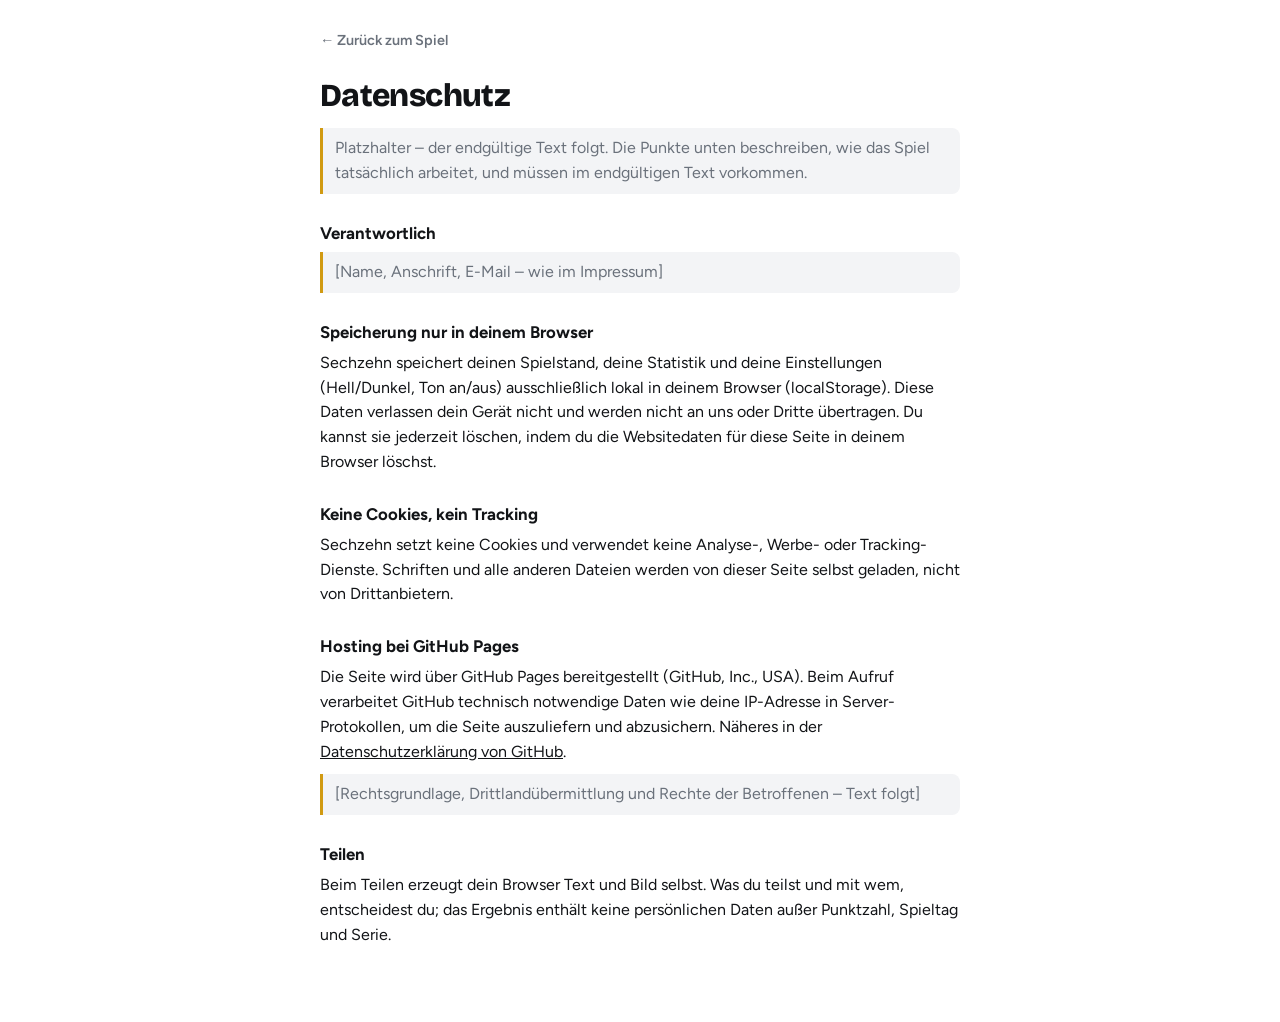
==== sechzehn/datenschutz.html @ 43ee5081 "Sechzehn: erste Veröffentlichung (GitHub Pages)" ====
<!doctype html>
<html lang="de">
<head>
<meta charset="utf-8">
<meta name="viewport" content="width=device-width, initial-scale=1, viewport-fit=cover">
<title>Datenschutz · Sechzehn</title>
<meta name="robots" content="noindex">
<link rel="icon" href="assets/brand/favicon.ico" sizes="any">
<link rel="icon" href="assets/brand/favicon-32.png" type="image/png" sizes="32x32">
<script>
  (function () { var t = null; try { t = localStorage.getItem('sechzehn-theme'); } catch (e) { } if (t === 'light' || t === 'dark') document.documentElement.setAttribute('data-theme', t); })();
</script>
<link rel="stylesheet" href="style.css">
</head>
<body class="legalpage">
<main class="legal">
  <p class="back"><a href="./">← Zurück zum Spiel</a></p>
  <h1>Datenschutz</h1>
  <p class="todo">Platzhalter – der endgültige Text folgt. Die Punkte unten beschreiben, wie das Spiel tatsächlich arbeitet, und müssen im endgültigen Text vorkommen.</p>

  <h2>Verantwortlich</h2>
  <p class="todo">[Name, Anschrift, E-Mail – wie im Impressum]</p>

  <h2>Speicherung nur in deinem Browser</h2>
  <p>Sechzehn speichert deinen Spielstand, deine Statistik und deine Einstellungen (Hell/Dunkel, Ton an/aus) ausschließlich lokal in deinem Browser (localStorage). Diese Daten verlassen dein Gerät nicht und werden nicht an uns oder Dritte übertragen. Du kannst sie jederzeit löschen, indem du die Websitedaten für diese Seite in deinem Browser löschst.</p>

  <h2>Keine Cookies, kein Tracking</h2>
  <p>Sechzehn setzt keine Cookies und verwendet keine Analyse-, Werbe- oder Tracking-Dienste. Schriften und alle anderen Dateien werden von dieser Seite selbst geladen, nicht von Drittanbietern.</p>

  <h2>Hosting bei GitHub Pages</h2>
  <p>Die Seite wird über GitHub Pages bereitgestellt (GitHub, Inc., USA). Beim Aufruf verarbeitet GitHub technisch notwendige Daten wie deine IP-Adresse in Server-Protokollen, um die Seite auszuliefern und abzusichern. Näheres in der <a href="https://docs.github.com/de/site-policy/privacy-policies/github-general-privacy-statement" rel="noopener">Datenschutzerklärung von GitHub</a>.</p>
  <p class="todo">[Rechtsgrundlage, Drittlandübermittlung und Rechte der Betroffenen – Text folgt]</p>

  <h2>Teilen</h2>
  <p>Beim Teilen erzeugt dein Browser Text und Bild selbst. Was du teilst und mit wem, entscheidest du; das Ergebnis enthält keine persönlichen Daten außer Punktzahl, Spieltag und Serie.</p>
</main>
</body>
</html>
---- sechzehn/style.css ----
/* Schriften selbst gehostet (assets/fonts, SIL Open Font License, Lizenztexte daneben): je eine variable woff2-Datei, nur Latin,
   nur die genutzten Gewichte. Keine Anfragen an Google Fonts. */
@font-face{font-family:"Bricolage Grotesque";font-style:normal;font-weight:600 800;font-display:swap;src:url(assets/fonts/bricolage-grotesque-latin.woff2) format("woff2")}
@font-face{font-family:"Figtree";font-style:normal;font-weight:400 700;font-display:swap;src:url(assets/fonts/figtree-latin.woff2) format("woff2")}
*{box-sizing:border-box}
body{margin:0}
[hidden]{display:none!important}
img{max-width:100%}
/* Layout: eine schmale Spielspalte (max. 500px), mittig. Oben Kopf + Rundenleiste, dann Hinweiskarte, Karte, unten fixierte Aktionsleiste. Kategorien haben eigene Farben.
   Die Spalte ist mindestens bildschirmhoch; die Karte füllt die Resthöhe über der Aktionsleiste, damit sie auf dem Handy ganz sichtbar bleibt. */
:root{
  --bar-h:80px;
  --bg:#FFFFFF;
  --ink:#121417;
  --muted:#6A717B;
  --line:#E4E7EB;
  --soft:#F3F4F6;
  /* Karte: Flächen kühles Mittelgrau, Grenzen als feine Linien in Hintergrundfarbe (--land-stroke), keine Außenkontur.
     Hover etwas dunkler, Auswahl dunkles Schiefergrau (neutral, nicht mit Rot/Grün zu verwechseln), Kontur der Hervorhebung = --ink. */
  --land:#B9C1CB;
  --land-hover:#8E99A6;
  --land-stroke:#FFFFFF;
  --land-wrong:#F2B8BB;
  --sel:#3A4554;
  --ok:#2E9E4F;
  --ok-soft:#D9F0E0;
  --bad:#D64045;
  --bad-soft:#F6DCDD;
  /* Gold nur für Volltreffer (richtig mit dem ersten Hinweis). Gehört zur Familie von --ok und --bad: gleiche Helligkeit und Sättigung,
     flach mit sehr dezentem vertikalem Verlauf (--gold-hi oben, --gold-lo unten je ca. 8 % der Helligkeit heller/dunkler), kein Rand. */
  --gold:#D19A12;--gold-hi:#E1A614;--gold-lo:#C08E11;--on-gold:#1F1600;
  --gold-grad:linear-gradient(180deg,var(--gold-hi),var(--gold-lo));
  /* Eis/Diamant nur für den perfekten Tag (500/500, Animation "Sechzehn Facetten") */
  --ice-1:#7FB4D6;--ice-2:#A9D3EC;--ice-3:#D6EEFA;--ice-edge:#2D6E96;--glow:rgba(70,150,210,.35);--t0:#3F7FAE;--t1:#6FA9D1;--t2:#A6D3EE;--t3:#DDF1FC;--facet-edge:rgba(255,255,255,.95);
  --c-politik:#2B59C3;
  --c-geografie:#0D8A8C;
  --c-kultur:#8A3FCF;
  --c-sport:#E0662B;
  --c-wirtschaft:#6F8A1E; /* Oliv; früher Goldbraun, Gold ist jetzt dem Volltreffer vorbehalten */
  --c-geschichte:#7A5444;
  --c-alltag:#C2417A;
  --c-personen:#8E2F4B; /* Bordeaux (Persönlichkeiten); dunkler und roter als Alltag-Pink, kein Signalrot */
  --on-cat:#FFFFFF;
  --font-display:"Bricolage Grotesque","Arial Black",Arial,sans-serif;
  --font-body:"Figtree","Segoe UI",Helvetica,Arial,sans-serif;
}
/* Dunkelmodus: Systemeinstellung, außer der Spieler hat selbst gewählt (data-theme am <html>, gesetzt vom Inline-Script in index.html) */
@media (prefers-color-scheme: dark){:root:not([data-theme="light"]){
  --bg:#111315;--ink:#F1F3F5;--muted:#9AA1AA;--line:#2A2E33;--soft:#1C1F23;
  --land:#353B42;--land-hover:#4E5761;--land-stroke:#111315;--land-wrong:#6B2F34;--sel:#C9D1DA;
  --ok:#4CC271;--ok-soft:#1D3A26;--bad:#F06A6E;--bad-soft:#3E2224;--gold:#EDBB3F;--gold-hi:#EFC255;--gold-lo:#EBB329;--ice-1:#5C9CC6;--ice-2:#9ACDEB;--ice-3:#E4F6FF;--ice-edge:#F2FBFF;--glow:rgba(150,215,255,.45);--t0:#2C6893;--t1:#4F92C2;--t2:#8EC6E8;--t3:#D8F1FF;--facet-edge:rgba(255,255,255,.85);
  --c-politik:#4B78E0;--c-geografie:#17A3A5;--c-kultur:#A262E3;--c-sport:#EE7A40;--c-wirtschaft:#7E9B24;--c-geschichte:#9A6D5B;--c-alltag:#DB5C94;--c-personen:#B4486A;
  color-scheme:dark}}
:root[data-theme="dark"]{
  --bg:#111315;--ink:#F1F3F5;--muted:#9AA1AA;--line:#2A2E33;--soft:#1C1F23;
  --land:#353B42;--land-hover:#4E5761;--land-stroke:#111315;--land-wrong:#6B2F34;--sel:#C9D1DA;
  --ok:#4CC271;--ok-soft:#1D3A26;--bad:#F06A6E;--bad-soft:#3E2224;--gold:#EDBB3F;--gold-hi:#EFC255;--gold-lo:#EBB329;--ice-1:#5C9CC6;--ice-2:#9ACDEB;--ice-3:#E4F6FF;--ice-edge:#F2FBFF;--glow:rgba(150,215,255,.45);--t0:#2C6893;--t1:#4F92C2;--t2:#8EC6E8;--t3:#D8F1FF;--facet-edge:rgba(255,255,255,.85);
  --c-politik:#4B78E0;--c-geografie:#17A3A5;--c-kultur:#A262E3;--c-sport:#EE7A40;--c-wirtschaft:#7E9B24;--c-geschichte:#9A6D5B;--c-alltag:#DB5C94;--c-personen:#B4486A;
  color-scheme:dark}

body{background:var(--bg);color:var(--ink);font-family:var(--font-body);font-size:16px;line-height:1.45;
  padding-left:max(16px,env(safe-area-inset-left,0px));padding-right:max(16px,env(safe-area-inset-right,0px));padding-block:0}
.app{max-width:500px;margin:0 auto;display:flex;flex-direction:column;gap:14px;min-height:100vh;min-height:100dvh;
  padding-block:12px calc(var(--bar-h) + 12px + env(safe-area-inset-bottom,0px))}
#main{flex:1 1 auto;display:flex;flex-direction:column;gap:10px;min-height:0}
button{font:inherit;cursor:pointer;color:inherit}
button:focus-visible{outline:3px solid var(--ink);outline-offset:2px} /* Kategoriefarben nur für Kategorien */
.st:focus{outline:none} /* Tastaturfokus zeigt dieselbe Hervorhebung wie Hover (Hover-Ebene), kein Rechteck */

/* Kopf */
.top{display:grid;grid-template-columns:1fr auto 1fr;align-items:center;border-bottom:1px solid var(--line);padding-bottom:10px}
.tools{display:flex;gap:8px}
.tools.right{justify-content:flex-end}
/* Umschalter Hell/Dunkel zeigt den aktuellen Modus (Sonne/Mond) */
#themebtn .moon{display:none}
/* Ton an/aus: Lautsprecher bzw. durchgestrichener Lautsprecher */
#soundbtn .off,#soundbtn.muted .on{display:none}
#soundbtn.muted .off{display:block}
@media (prefers-color-scheme: dark){:root:not([data-theme="light"]) #themebtn .sun{display:none}:root:not([data-theme="light"]) #themebtn .moon{display:block}}
:root[data-theme="dark"] #themebtn .sun{display:none}
:root[data-theme="dark"] #themebtn .moon{display:block}
.top h1{margin:0;text-align:center;font-family:var(--font-display);font-weight:800;font-size:2rem;letter-spacing:-.02em;line-height:1}
.top h1 small{display:block;font-family:var(--font-body);font-weight:500;font-size:.78rem;letter-spacing:.02em;color:var(--muted);margin-top:4px}
.iconbtn{width:36px;height:36px;border-radius:50%;border:1.5px solid var(--line);background:transparent;font-weight:700;display:grid;place-items:center}
.iconbtn svg{fill:currentColor}
.iconbtn[aria-expanded="true"]{background:var(--ink);color:var(--bg);border-color:var(--ink)}
/* Schmale Handys: rechts drei Knöpfe (Hilfe, Ton, Hell/Dunkel), links Statistik und ggf. Diamant – etwas kompakter, damit nichts überläuft */
@media (max-width:420px){.tools{gap:4px}.iconbtn{width:31px;height:31px}.iconbtn.diabtn{padding:0 7px 0 5px;gap:3px}.top h1{font-size:1.55rem}}

/* Rundenleiste + Punktestand */
.status{display:flex;align-items:center;justify-content:space-between;gap:12px}
.pips{display:flex;gap:6px}
.pip{width:30px;height:30px;border-radius:8px;background:var(--soft);display:grid;place-items:center;font-weight:700;font-size:.8rem;color:var(--muted);font-variant-numeric:tabular-nums;transition:background .3s,color .3s,transform .3s}
.pip.now{background:var(--ink);color:var(--bg)}
.pip.ok{background:var(--ok);color:#fff}
.pip.gold{background:var(--gold-grad);color:#fff} /* Volltreffer: wie .pip.ok, nur im Farbton anders */
.pip.bad{background:var(--bad);color:#fff}
.score{text-align:right;line-height:1}
.score b{display:block;font-family:var(--font-display);font-weight:800;font-size:2rem;font-variant-numeric:tabular-nums;letter-spacing:-.02em}
.score span{font-size:.72rem;text-transform:uppercase;letter-spacing:.1em;color:var(--muted);font-weight:600}
.score.bump b{animation:bump .5s ease}
@keyframes bump{40%{transform:scale(1.18);color:var(--ok)}}

/* Hinweise */
/* Frühere Hinweise: stehen über der aktuellen Hinweiskarte, vollständig und umbrochen. Noch nicht aufgedeckte Plätze sind ausgeblendet
   (den Fortschritt zeigen "Hinweis X von 5" und die Punkteleiste). */
.earlier{list-style:none;margin:0;padding:0;display:flex;flex-direction:column;gap:6px;color:var(--muted);font-size:.9rem;line-height:1.4}
.earlier:not(.has),.earlier .hint.empty{display:none}
.earlier .hint{display:grid;grid-template-columns:10px minmax(0,1fr);gap:10px;align-items:start}
.earlier i{width:10px;height:10px;border-radius:3px;display:block;margin-top:calc((1.4em - 10px) / 2)}
.card{border-radius:16px;padding:14px 18px 16px;color:var(--on-cat);display:flex;flex-direction:column;gap:8px;animation:deal .35s ease}
@keyframes deal{from{transform:translateY(8px) rotate(-1deg);opacity:.2}}
/* Verbrauchte Karte auf dem Weg in die Hinweisliste (Position/Größe setzt flyIntoList) */
.card.ghost{position:fixed;margin:0;z-index:5;pointer-events:none;transform-origin:0 0;animation:none;overflow:hidden}
.card .head{display:flex;justify-content:space-between;align-items:center;gap:8px;font-size:.78rem;font-weight:700;text-transform:uppercase;letter-spacing:.1em;opacity:.92}
.card p{margin:0;font-size:1.22rem;font-weight:600;line-height:1.35;text-wrap:pretty}
/* Punkteskala: eine durchgehende Leiste mit fünf Werten. Die Markierung (.thumb) sitzt auf dem aktuellen Wert
   und gleitet bei einem falschen Tipp ein Feld weiter; verbrauchte Werte werden blass. */
.ladder{--i:0;position:relative;display:grid;grid-template-columns:repeat(5,1fr);padding:3px;border-radius:11px;background:var(--soft)}
.ladder .thumb{position:absolute;top:3px;bottom:3px;left:3px;width:calc((100% - 6px) / 5);border-radius:8px;background:var(--ink);
  box-shadow:0 2px 8px -2px rgba(0,0,0,.35);transform:translateX(calc(var(--i) * 100%));transition:transform .45s cubic-bezier(.3,1.25,.5,1)}
.rung{position:relative;z-index:1;padding:6px 0;text-align:center;font-weight:700;font-size:.88rem;color:var(--muted);font-variant-numeric:tabular-nums;
  transition:color .3s,opacity .35s}
.rung.gone{opacity:.32}
.rung.live{color:var(--bg)}
.stake{position:relative;display:flex;flex-direction:column;gap:6px}
/* Rundenergebnis liegt über Einsatz und Punkteleiter, damit die Höhe gleich bleibt */
.stake .verdict{position:absolute;inset:0;display:flex;align-items:center;justify-content:center;opacity:0;transform:scale(.96);pointer-events:none;
  transition:opacity .25s,transform .35s cubic-bezier(.3,1.4,.5,1)}
.stake.done .verdict{opacity:1;transform:none}
.stake.done .cap,.stake.done .ladder{visibility:hidden}
.stake .cap{font-size:.72rem;font-weight:700;text-transform:uppercase;letter-spacing:.08em;color:var(--muted)}

/* Karte */
.mapwrap{position:relative;flex:1 1 0;min-height:180px}
.mapwrap svg{position:absolute;inset:0;width:100%;height:100%;max-width:380px;margin:0 auto;display:block;touch-action:manipulation}
/* Basiskarte (buildMap in app.js): ein Pfad je Land, Grenzen als feine Linien in Hintergrundfarbe (1,3 px auf dem Bildschirm),
   Stadtstaaten zuletzt gezeichnet. Die Pfade bewegen sich nie (kein transform, keine Umsortierung, nie ausgeblendet); Zustände ändern
   nur die Füllung. Keine Außenkontur: die Karte hebt sich über die Flächenfarbe ab. */
.st{fill:var(--land);stroke:var(--land-stroke);stroke-width:1.3px;vector-effect:non-scaling-stroke;stroke-linejoin:round;fill-rule:evenodd;
  cursor:pointer;transition:fill .12s ease-out}
.st.wrong{fill:var(--land-wrong);cursor:not-allowed}
.st.flash{animation:flash .6s ease}
@keyframes flash{0%,40%{fill:var(--bad)}}
.st.right{fill:var(--ok)}
.st.miss{fill:var(--bad)}
/* Hervorhebungsebene: genau zwei Pfade (Auswahl/Lösung, Hover), die den Umriss des Landes per setAttribute('d') übernehmen.
   Nur Füllung und Kontur, 2 px Kontur in Textfarbe (hell dunkel, dunkel hell), Übergang nur auf fill (120 ms ease-out). Ohne .on ist
   die Füllung durchsichtig und die Kontur aus, der Umriss darf liegen bleiben. Keine Bewegung, kein Schatten. */
.hls{pointer-events:none}
.hl{fill:transparent;stroke:none;stroke-width:2px;vector-effect:non-scaling-stroke;stroke-linejoin:round;fill-rule:evenodd;transition:fill .12s ease-out}
.hl.on{stroke:var(--ink)}
.hl.hov.on{fill:var(--land-hover)}
.hl.sel.on,.hl.hov.on.issel{fill:var(--sel)}
/* Gelöst: Füllung über den Verlauf #gold-grad (in buildMap, senkrecht wie 180°). Seine Stopps sind normal alle grün (= flaches --ok).
   Volltreffer: jackpot() setzt .jackpot an die Karte, die Stopps werden sofort golden und gleiten nach 1 s weich (0,5 s) zurück ins Grün. */
.hl.sel.on.right{fill:url(#gold-grad)}
#gold-grad stop{stop-color:var(--ok);transition:stop-color .5s ease-in-out}
.jackpot #gold-grad stop{transition:none}
.jackpot #gold-grad stop:nth-child(1){stop-color:var(--gold-hi)}
.jackpot #gold-grad stop:nth-child(2){stop-color:var(--gold-lo)}
.hl.sel.on.miss{fill:var(--bad)}
.hit{fill:transparent;cursor:pointer}
.hit.off{display:none}
/* Ländernamen. Die SVG-Karte wird skaliert; --u (Karteneinheiten pro Bildschirmpixel) setzt sizeMap(). Ziel bei 1920×1080 (u ≈ 1,14 bei 800 Einheiten Kartenbreite):
   17 px Bildschirmgröße = 19,5 Karteneinheiten, Lösung 19,5 px = 22,4 Einheiten. Nach oben begrenzt auf genau diese Karteneinheiten,
   damit die Namen auf kleineren Karten nicht über die Grenzen wachsen (sie werden dort proportional kleiner, mindestens 11 bzw. 12 px).
   Positionen: LABELS in app.js, geprüft bei 1920×1080 (alle 16 Namen gleichzeitig und jedes Lösungsschild: keine Überlappung,
   keine Grenzüberschreitung). Normale Namen: Textfarbe mit Kontur in Hintergrundfarbe, dadurch auf jeder Landesfarbe lesbar. */
.lab{pointer-events:none}
.lab:not(.show){display:none}
.lab text{font-family:var(--font-body);font-weight:700;font-size:clamp(calc(11px * var(--u,1)),calc(17px * var(--u,1)),19.5px);fill:var(--ink);
  paint-order:stroke;stroke:var(--bg);stroke-width:calc(4px * var(--u,1));stroke-linejoin:round}
.lab .lead{stroke:var(--ink);stroke-width:calc(1.25px * var(--u,1));stroke-linecap:round;opacity:.75}
.lab .dot{fill:var(--ink)}
.lab .pill{display:none}
/* Lösung: Name auf einem kräftigen Schild, deutlich von den falsch getippten Ländern abgesetzt */
.lab.answer text{fill:var(--bg);stroke:none;font-weight:800;font-size:clamp(calc(12px * var(--u,1)),calc(19.5px * var(--u,1)),22.4px)}
.lab.answer .pill{display:inline;fill:var(--ink);filter:drop-shadow(0 2px 3px rgba(0,0,0,.3))}
.lab.answer .lead{opacity:1}
.mapwrap.static .st{cursor:default}
/* Punkte-Abzeichen über dem gelösten Land (Position setzt pointsBadge). Nur Position und Deckkraft animieren, damit die Schrift scharf bleibt. */
.burst{position:absolute;z-index:3;transform:translate(-50%,-100%);padding:7px 14px 8px;border-radius:999px;background:var(--ok);color:#fff;
  font-family:var(--font-display);font-weight:800;font-size:1.35rem;line-height:1;letter-spacing:-.01em;font-variant-numeric:tabular-nums;white-space:nowrap;
  box-shadow:0 8px 20px -6px rgba(0,0,0,.45),0 0 0 3px var(--bg);pointer-events:none;-webkit-font-smoothing:antialiased;
  animation:rise 1.6s cubic-bezier(.2,.8,.2,1) forwards}
@keyframes rise{
  0%{opacity:0;transform:translate(-50%,-60%)}
  14%{opacity:1;transform:translate(-50%,-100%)}
  70%{opacity:1;transform:translate(-50%,-150%)}
  100%{opacity:0;transform:translate(-50%,-185%)}}
/* Volltreffer: "Volltreffer! +100" golden und etwas größer; Konfetti auf einem Canvas über der Karte (confetti() in app.js) */
.burst.gold{background:var(--gold-grad);color:var(--on-gold);font-size:1.6rem;padding:9px 18px 10px}
.confetti{position:absolute;inset:0;width:100%;height:100%;z-index:2;pointer-events:none}
/* Glanzlicht: ein schräger, halbtransparenter weißer Streifen (30 % Breite) wandert einmal über das goldene Element (0,8 s, ease-in-out).
   Rundenindikator: replay(pip, 'shine') beim Volltreffer; Endbildschirm: Klasse shine mit Startzeit --sd. Keine Dauerschleife.
   Bei "Bewegung reduzieren" laufen keine Animationen, der Streifen bleibt außerhalb des Elements unsichtbar. */
.pip.gold,.cell.gd{position:relative;overflow:hidden}
.shine::after{content:"";position:absolute;inset:0;pointer-events:none;transform:translateX(-120%);
  background:linear-gradient(105deg,transparent 35%,rgba(255,255,255,.7) 50%,transparent 65%);
  animation:sheen .8s ease-in-out var(--sd,0ms) 1 both}
@keyframes sheen{from{transform:translateX(-120%)}to{transform:translateX(120%)}}
/* Funkelsterne am Rundenindikator (sparkles() in app.js), vierzackig, auf- und abblendend */
.pips{position:relative}
.spark{position:absolute;pointer-events:none;background:linear-gradient(135deg,var(--gold-hi),var(--gold));
  clip-path:polygon(50% 0,62% 38%,100% 50%,62% 62%,50% 100%,38% 62%,0 50%,38% 38%);
  animation:sparkle .6s ease-in-out both}
@keyframes sparkle{0%{opacity:0;transform:scale(0) rotate(0)}50%{opacity:1;transform:scale(1) rotate(45deg)}100%{opacity:0;transform:scale(.2) rotate(90deg)}}

.verdict{text-align:center;font-weight:700;font-size:1rem;padding:8px 10px;border-radius:12px}
.verdict.ok{background:var(--ok-soft);color:var(--ok)}
.verdict.bad{background:var(--bad-soft);color:var(--bad)}

/* Aktionsleiste */
.bar{position:fixed;left:0;right:0;bottom:0;background:var(--bg);border-top:1px solid var(--line);
  padding-top:12px;padding-bottom:calc(12px + env(safe-area-inset-bottom,0px));
  padding-left:max(16px,env(safe-area-inset-left,0px));padding-right:max(16px,env(safe-area-inset-right,0px))}
.bar .in{max-width:500px;margin:0 auto;display:flex;flex-wrap:wrap;gap:10px}
.btn{flex:1;white-space:nowrap;border:0;border-radius:999px;padding:15px 20px;font-weight:700;font-size:1.05rem;background:var(--ink);color:var(--bg);transition:transform .1s,opacity .2s}
.btn:active{transform:scale(.97)}
.btn:disabled{opacity:.3;cursor:not-allowed}
.btn.ghost{background:transparent;color:var(--ink);border:1.5px solid var(--ink);flex:0 0 auto}
.shake{animation:shake .4s ease}
@keyframes shake{20%,60%{transform:translateX(-6px)}40%,80%{transform:translateX(6px)}}

/* Auswertung */
.end{display:flex;flex-direction:column;gap:16px;text-align:center;align-items:center;padding-top:8px}
.end .big{font-family:var(--font-display);font-weight:800;font-size:4.5rem;line-height:1;letter-spacing:-.04em;font-variant-numeric:tabular-nums}
.end .of{color:var(--muted);font-weight:600;margin-top:-8px}
/* Ergebnisraster als festes Spaltenraster: Kästchen immer gleich groß, Namen bündig, Punkte rechtsbündig */
.grid{display:flex;flex-direction:column;gap:6px;width:100%;max-width:420px}
.grow{display:grid;grid-template-columns:repeat(5,30px) minmax(0,1fr) 36px;gap:6px;align-items:center}
.cell{--fc:var(--soft);width:30px;height:30px;border-radius:7px;background:var(--fc)}
.cell.r{--fc:var(--bad)}
.cell.g{--fc:var(--ok)}
.cell.gd{--fc:var(--gold-grad)} /* Volltreffer-Runde auf dem Endbildschirm */
/* Aufdecken direkt nach dem Spiel: Kästchen drehen sich nacheinander um (Startzeit --d), die Farbe wechselt hochkant.
   Name und Punkte einer Zeile erscheinen, sobald ihr letztes Kästchen aufgedeckt ist. Takt: REVEAL in app.js. */
.reveal .cell{animation:flip .4s ease-in-out var(--d) both}
@keyframes flip{
  0%{transform:rotateX(0);background:var(--soft)}
  49.9%{transform:rotateX(90deg);background:var(--soft)}
  50%{transform:rotateX(90deg);background:var(--fc)}
  100%{transform:rotateX(0);background:var(--fc)}}
.reveal .grow span,.reveal .grow em{animation:fadein .3s ease-out var(--d) both}
@keyframes fadein{from{opacity:0;transform:translateX(-4px)}}
.grow span{text-align:left;font-size:.9rem;font-weight:600;line-height:1.15;padding-left:8px;min-width:0;overflow-wrap:anywhere}
.grow em{font-style:normal;font-weight:700;text-align:right;font-variant-numeric:tabular-nums}
/* Auf der Auswertung stehen Punkte und Rundenverlauf schon im Raster: Rundenleiste oben ausblenden */
body:not(.playing) .status{display:none}
.note{color:var(--muted);font-size:.85rem;min-height:1.2em;margin:0}
.next{margin:0;font-weight:600;color:var(--muted)}
.next b{color:var(--ink);font-variant-numeric:tabular-nums;font-weight:700}
.statnote{margin:0;color:var(--muted);font-size:.85rem}
/* Auswertung: Teilen steht direkt unter dem Countdown (nicht in der festen Leiste), darunter eine dezente Statistikzeile.
   Die ganze Statistik steht im Statistikfenster (Kopfzeile oder "Alle Statistiken →"). */
body[data-view="end"] .bar{display:none}
body[data-view="end"] .app{padding-bottom:calc(32px + env(safe-area-inset-bottom,0px))}
.end .actions{display:flex;flex-wrap:wrap;gap:10px;width:100%;max-width:420px}
.end .note:empty{display:none}
.statline{margin:2px 0 0;color:var(--muted);font-size:.9rem}
.statline b{color:var(--ink);font-weight:700;font-variant-numeric:tabular-nums;display:inline-block}
.statline .rec{font-style:normal;font-weight:700;color:var(--ok)}
.statline .up{animation:streakUp .9s cubic-bezier(.3,1.5,.5,1)}
@keyframes streakUp{25%{transform:scale(1.18);color:var(--ok)}60%{color:var(--ok)}}
.statline .rec.pop{display:inline-block;animation:recordPop .5s cubic-bezier(.3,1.5,.5,1)}
@keyframes recordPop{from{opacity:0;transform:scale(.9)}}
.linkbtn{padding:0;border:0;background:none;color:var(--ink);font-weight:700;text-decoration:underline;text-decoration-color:var(--line);text-underline-offset:3px}
.linkbtn:hover{text-decoration-color:currentColor}
.sharetext{width:100%;max-width:420px;padding:8px 10px;border:1px solid var(--line);border-radius:10px;background:var(--soft);color:var(--ink);font:inherit;font-size:.85rem;resize:none}
.copybuf{position:fixed;left:-9999px;top:0;opacity:0}

/* Kopfzeile: Diamant mit Anzahl der perfekten Tage (ab 1) */
.iconbtn.diabtn{width:auto;padding:0 10px 0 8px;border-radius:999px;display:inline-flex;align-items:center;gap:5px;font-size:.85rem;font-variant-numeric:tabular-nums}

/* Statistikfenster: von rechts (Desktop 560px, Handy ganze Breite), volle Höhe, eigener Scrollbereich; der Rest abgedunkelt.
   Ein- und Ausblenden 200 ms (bei "Bewegung reduzieren" ohne, globale Regel am Ende). */
body.noscroll{overflow:hidden}
.drawer{position:fixed;inset:0;z-index:50}
.drawer .scrim{position:absolute;inset:0;background:rgba(10,12,15,.45);opacity:0;transition:opacity .2s ease}
.drawer .panel{position:absolute;top:0;right:0;bottom:0;width:min(560px,100%);overflow-y:auto;overscroll-behavior:contain;background:var(--bg);
  border-left:1px solid var(--line);box-shadow:-18px 0 40px -24px rgba(0,0,0,.45);padding:20px 28px 32px;display:flex;flex-direction:column;gap:26px;
  transform:translateX(24px);opacity:0;transition:transform .2s ease-out,opacity .2s ease-out}
.drawer.open .scrim{opacity:1}
.drawer.open .panel{transform:none;opacity:1}
.phead{display:flex;align-items:center;justify-content:space-between;gap:12px}
.phead h2{margin:0;font-family:var(--font-display);font-weight:800;font-size:1.5rem;letter-spacing:-.01em}
.pclose{font-size:.95rem}
.ps{display:flex;flex-direction:column;gap:10px}
.ps h3{margin:0;font-size:.75rem;font-weight:700;text-transform:uppercase;letter-spacing:.1em;color:var(--muted)}
.ps .cap{margin:0;font-size:.75rem;color:var(--muted)}
.kpis{display:grid;grid-template-columns:repeat(4,minmax(0,1fr));gap:8px}
.kpi{display:flex;flex-direction:column;align-items:center;gap:4px;padding:12px 4px 10px;border-radius:12px;background:var(--soft);text-align:center}
.kpi b{font-family:var(--font-display);font-weight:800;font-size:1.6rem;line-height:1;font-variant-numeric:tabular-nums}
.kpi span{font-size:.72rem;font-weight:600;line-height:1.15;color:var(--muted)}
/* Abzeichen: noch nicht erreicht = ausgegraut */
.badges{display:flex;flex-direction:column;gap:8px}
.badge{display:grid;grid-template-columns:48px minmax(0,1fr);gap:14px;align-items:center;padding:12px 14px;border:1px solid var(--line);border-radius:12px}
.badge .bicon{display:grid;place-items:center}
.badge b{display:block;font-weight:700}
.badge p{margin:2px 0 0;font-size:.85rem;color:var(--muted);line-height:1.35}
.badge:not(.locked) .gem{filter:drop-shadow(0 0 6px var(--glow))}
.badge.locked{background:var(--soft);border-color:transparent}
.badge.locked .bicon{filter:grayscale(1);opacity:.4}
.badge.locked b{color:var(--muted)}
/* Kalender: 7 Spalten × 5 Wochen, Kästchen 30px. Grün in drei Stufen (gemischt mit dem Hintergrund: hell zarter, dunkel dunkler),
   500 = Diamant-Kästchen wie im Ergebnisraster, heute mit Rahmen. */
.cal{position:relative;align-self:flex-start}
.calgrid{display:grid;grid-template-columns:repeat(7,30px);gap:5px}
.calgrid span{font-size:.68rem;font-weight:700;color:var(--muted);text-align:center}
.calgrid i,.legend i{display:block;width:30px;height:30px;border-radius:7px;background:var(--soft);box-shadow:inset 0 0 0 1px var(--line)}
.calgrid i.future{background:none;box-shadow:inset 0 0 0 1px var(--line);opacity:.4}
.calgrid i.l1,.legend i.l1{background:color-mix(in srgb,var(--ok) 35%,var(--bg));box-shadow:none}
.calgrid i.l2,.legend i.l2{background:color-mix(in srgb,var(--ok) 65%,var(--bg));box-shadow:none}
.calgrid i.l3,.legend i.l3{background:var(--ok);box-shadow:none}
.calgrid i.dia,.legend i.dia{background:linear-gradient(135deg,var(--ice-3),var(--ice-2) 50%,var(--ice-1));box-shadow:0 0 7px var(--glow)}
.calgrid i.today{outline:2px solid var(--ink);outline-offset:2px}
.caltip{position:absolute;z-index:2;padding:4px 8px;border-radius:6px;background:var(--ink);color:var(--bg);font-size:.75rem;font-weight:600;white-space:nowrap;pointer-events:none}
.legend{display:flex;flex-wrap:wrap;gap:6px 14px;font-size:.72rem;color:var(--muted)}
.legend span{display:inline-flex;align-items:center;gap:5px}
.legend i{width:12px;height:12px;border-radius:3px}
/* "Gelöst mit Hinweis": waagerechte Balken, neutral grau, nur der höchste Wert grün, Anzahl am Balkenende */
.hbars{display:flex;flex-direction:column;gap:6px}
.hrow{display:grid;grid-template-columns:18px minmax(0,1fr);gap:8px;align-items:center}
.hrow>span{font-size:.8rem;font-weight:700;color:var(--muted);text-align:center}
.htrack{display:flex;align-items:center;gap:8px;min-width:0}
.htrack i{display:block;height:18px;min-width:3px;max-width:calc(100% - 36px);border-radius:0 5px 5px 0;background:var(--land)}
.htrack em{font-style:normal;font-size:.8rem;font-weight:600;color:var(--muted);font-variant-numeric:tabular-nums}
.hrow.hmax i{background:var(--ok)}
.hrow.hmax em,.hrow.hmax>span{color:var(--ink)}
/* Volltreffer-Karte: je mit dem ersten Hinweis gelöste Länder in Gold, Rest neutral */
.hitmap{display:grid;grid-template-columns:170px minmax(0,1fr);gap:18px;align-items:center}
.hitmap svg{width:100%;height:auto;display:block}
.hitmap path{fill:var(--land);stroke:var(--bg);stroke-width:1px;vector-effect:non-scaling-stroke;stroke-linejoin:round;fill-rule:evenodd}
.hitmap path.hit{fill:var(--gold)}
.hitmap b{display:block;font-family:var(--font-display);font-weight:800;font-size:1.8rem;line-height:1.1}
.hitmap p{margin:4px 0 0;font-size:.85rem;color:var(--muted);line-height:1.4}
/* Teilen-Fenster: Handy von unten (Blatt), Desktop mittig als Dialog. Vorschau des Bildes verkleinert, Formatwahl als Segmente,
   Sticker-Vorschau auf Schachbrett (transparenter Hintergrund). */
.drawer.dialog .panel{top:auto;left:0;right:0;bottom:0;width:100%;max-height:94vh;max-height:94dvh;border-left:0;border-top:1px solid var(--line);
  border-radius:18px 18px 0 0;padding:16px 20px calc(20px + env(safe-area-inset-bottom,0px));gap:14px;transform:translateY(32px);box-shadow:0 -18px 40px -24px rgba(0,0,0,.45)}
.drawer.dialog.open .panel{transform:none}
@media (min-width:880px) and (min-height:540px){
  .drawer.dialog .panel{top:50%;left:50%;right:auto;bottom:auto;width:min(520px,calc(100vw - 32px));max-height:calc(100vh - 48px);
    border:1px solid var(--line);border-radius:18px;padding:20px 26px 24px;transform:translate(-50%,-47%)}
  .drawer.dialog.open .panel{transform:translate(-50%,-50%)}
}
.sformats{display:flex;gap:4px;padding:4px;border-radius:999px;background:var(--soft);align-self:center}
.sformats label{position:relative}
.sformats input{position:absolute;opacity:0;inset:0;margin:0;cursor:pointer}
.sformats span{display:block;padding:7px 16px;border-radius:999px;font-weight:700;font-size:.9rem;color:var(--muted)}
.sformats input:checked+span{background:var(--bg);color:var(--ink);box-shadow:0 1px 4px rgba(0,0,0,.15)}
.sformats input:focus-visible+span{outline:3px solid var(--ink);outline-offset:1px}
.spreview{display:grid;place-items:center;min-height:0}
.spreview canvas{display:block;max-width:100%;height:auto;max-height:min(46vh,520px);width:auto;border-radius:12px;box-shadow:0 6px 24px -10px rgba(0,0,0,.45);outline:1px solid var(--line)} /* Rand: Bild im gleichen Modus wie das Fenster */
.spreview[data-fmt="sticker"] canvas{box-shadow:none;background:repeating-conic-gradient(#8a8f96 0 25%,#6c7178 0 50%) 0 0/28px 28px}
.sactions{display:flex;flex-wrap:wrap;gap:8px}
.sactions .btn{flex:1 1 100%;padding:12px 18px;font-size:1rem}
.sactions .btn.ghost{flex:1 1 0}
.drawer.dialog .note:empty{display:none}
.drawer.dialog .sharetext{max-width:none}
/* Entwicklermodus &bild=…: nur das Teilen-Bild 1:1 (für Screenshots); Sticker auf mittlerem Grau wie über einem Foto */
body.sharebild{margin:0;padding:0;background:#777}
body.sharebild canvas{display:block}
@media (max-width:420px){.drawer .panel{padding:16px 16px 28px}.hitmap{grid-template-columns:120px minmax(0,1fr)}.calgrid{grid-template-columns:repeat(7,minmax(0,30px))}}

/* Impressum und Datenschutz (eigene Seiten) und dezente Links dorthin (Hilfe-Blatt, Startbildschirm) */
.legalpage .legal{max-width:640px;margin:0 auto;padding:28px 0 64px;line-height:1.55}
.legal h1{font-family:var(--font-display);font-weight:800;font-size:2rem;letter-spacing:-.02em;margin:18px 0 8px}
.legal h2{font-size:1.05rem;margin:26px 0 6px}
.legal p{margin:0 0 10px}
.legal a{color:var(--ink)}
.legal .back a{color:var(--muted);text-decoration:none;font-weight:600;font-size:.9rem}
.legal .todo{padding:8px 12px;border-left:3px solid var(--gold);background:var(--soft);border-radius:0 8px 8px 0;color:var(--muted)}
.legallinks{margin:0;font-size:.78rem;color:var(--muted);text-align:center}
.legallinks a{color:inherit;text-decoration:none}
.legallinks a:hover{text-decoration:underline}
.sheet .legallinks{text-align:left}
.intro .legallinks{order:9} /* Startbildschirm: ganz unten in der linken Spalte */
/* Entwicklermodus (?dev=1) */
.devpanel{position:fixed;right:12px;bottom:calc(var(--bar-h) + 12px);z-index:30;max-width:270px;padding:8px 12px;border:1.5px dashed var(--muted);border-radius:12px;
  background:var(--bg);font-size:.8rem;box-shadow:0 10px 24px -12px rgba(0,0,0,.4)}
body[data-view="end"] .devpanel{bottom:12px} /* auf der Auswertung gibt es keine feste Leiste */
.devpanel summary{cursor:pointer;font-weight:700}
.devpanel p{margin:6px 0}
.devpanel label{display:flex;justify-content:space-between;align-items:center;gap:8px;margin-top:6px}
.devpanel input{width:90px;font:inherit;padding:3px 6px;border:1px solid var(--line);border-radius:6px;background:var(--bg);color:var(--ink)}
.devpanel button{display:block;width:100%;margin-top:6px;padding:5px;border:1px solid var(--line);border-radius:8px;background:var(--soft);font-weight:600}
.devpanel output{display:block;margin-top:6px;color:var(--muted);white-space:pre-line}

/* Karte der Auswertung nur auf dem Desktop (Handyansicht folgt später) */
.end ~ .mapwrap{display:none}

/* Hilfe */
.sheet{border:1px solid var(--line);border-radius:16px;padding:16px 18px;background:var(--soft);display:flex;flex-direction:column;gap:10px}
.sheet h2{margin:0;font-family:var(--font-display);font-weight:800;font-size:1.3rem}
.sheet p{margin:0;font-size:.95rem}
.cats{display:flex;flex-wrap:wrap;gap:6px}
.cats span{color:var(--on-cat);font-size:.75rem;font-weight:700;padding:3px 9px;border-radius:999px;text-transform:uppercase;letter-spacing:.06em}
.days{display:flex;gap:6px;align-items:center;font-size:.85rem;color:var(--muted)}
.days button{border:1.5px solid var(--line);background:transparent;border-radius:999px;padding:4px 12px;font-weight:600}
.days button[aria-pressed="true"]{background:var(--ink);color:var(--bg);border-color:var(--ink)}
/* Startbildschirm (im normalen Seitenrahmen, mit derselben Kopfzeile): die 16 Länder setzen sich zur Karte zusammen,
   dann Regeln und "Spielen"/"Weiterspielen". Neutrale Farben, Kategoriefarben bleiben den Kategorien vorbehalten. */
.mapwrap.logo{order:-1;flex:1 1 150px;min-height:150px;pointer-events:none} /* Handy: Karte füllt den freien Platz über dem Text. Nicht anklickbar. */
.mapwrap.logo .lands path{fill:var(--land);stroke:var(--land-stroke);stroke-width:1px;vector-effect:non-scaling-stroke;stroke-linejoin:round;fill-rule:evenodd;transform-box:fill-box;transform-origin:center;
  animation:landIn .55s cubic-bezier(.3,1.45,.5,1) calc(var(--i) * 45ms) both}
@keyframes landIn{from{opacity:0;transform:scale(.3)}}
/* Demo auf der Startkarte (startIntroDemo in app.js, Tempo in DEMO_CONFIG): exakt die Farben des Spiels. Fehltipp --bad, beim nächsten
   Tipp --land-wrong, richtig --ok, Volltreffer im ersten Tipp --gold (flach, damit Ein- und Ausblenden weich bleiben). Hover wie im Spiel.
   Übergänge über --demo-fade, ease-in-out. */
.mapwrap.logo .lands path{transition:fill var(--demo-fade,.8s) ease-in-out}
.mapwrap.logo .lands path.demo-wrong{fill:var(--bad)}
.mapwrap.logo .lands path.demo-pale{fill:var(--land-wrong)}
.mapwrap.logo .lands path.demo-right{fill:var(--ok)}
.mapwrap.logo .lands path.demo-gold{fill:var(--gold)}
.mapwrap.logo .hl{stroke:var(--ink);stroke-opacity:0;transition:fill var(--demo-fade,.8s) ease-in-out,stroke-opacity var(--demo-fade,.8s) ease-in-out}
.mapwrap.logo .hl.on{stroke-opacity:1}

/* Startbildschirm, linke Spalte: ruhig und neutral, die Farbe kommt von der Karte (einzige Ausnahme: das goldene "100").
   Überschrift, drei Schritte mit feinen Trennlinien (große gedämpfte Ziffer, fette Kurzüberschrift, eine Zeile Erklärung),
   Punkteleiter, drei Kacheln im Stil der Statistik, darunter der Button. */
.intro{display:flex;flex-direction:column;gap:22px;max-width:440px;margin:0 auto;width:100%}
.intro .tag{margin:0;font-family:var(--font-display);font-weight:800;font-size:1.6rem;line-height:1.15;letter-spacing:-.02em;text-align:center}
.steps{list-style:none;margin:0;padding:0;border-top:1px solid var(--line)}
.steps li{display:grid;grid-template-columns:2.2rem minmax(0,1fr);gap:14px;align-items:start;padding:14px 0;border-bottom:1px solid var(--line)}
.steps .num{font-family:var(--font-display);font-weight:800;font-size:1.9rem;line-height:1;color:var(--muted);opacity:.75}
.steps b{display:block;font-weight:700;line-height:1.3}
.steps p{margin:3px 0 0;color:var(--muted);font-size:.92rem;line-height:1.4}
.ladder-mini{display:flex;gap:6px;margin-top:9px}
.ladder-mini span{min-width:38px;padding:3px 0;border-radius:6px;background:var(--soft);color:var(--muted);font-size:.78rem;font-weight:700;
  text-align:center;font-variant-numeric:tabular-nums}
.ladder-mini .gd{background:var(--gold-grad);color:var(--on-gold)} /* 100 = Volltreffer */
.facts{display:grid;grid-template-columns:repeat(3,minmax(0,1fr));gap:8px}
.fact{display:flex;flex-direction:column;gap:3px;min-width:0;padding:9px 10px 10px;border-radius:10px;background:var(--soft)}
.fact span{font-size:.66rem;font-weight:700;text-transform:uppercase;letter-spacing:.08em;color:var(--muted)}
.fact b{font-family:var(--font-display);font-weight:800;font-size:clamp(.95rem,1.25vw,1.15rem);line-height:1.15;overflow-wrap:anywhere}
.intro .tag,.steps li,.facts,body[data-view="intro"] .bar .btn{animation:introUp .5s cubic-bezier(.2,.7,.3,1) both}
.intro .tag{animation-delay:.45s}
.steps li:nth-child(1){animation-delay:.6s}.steps li:nth-child(2){animation-delay:.68s}.steps li:nth-child(3){animation-delay:.76s}
.facts{animation-delay:.86s}body[data-view="intro"] .bar .btn{animation-delay:.92s}
@keyframes introUp{from{opacity:0;transform:translateY(12px)}}
.intro.out,.mapwrap.logo.out,.btn.out{animation:introOut .28s ease-in forwards;pointer-events:none}
@keyframes introOut{to{opacity:0;transform:translateY(-14px)}}

/* Desktop: ein Raster für Start, Spiel und Auswertung, damit Breite und Kopfzeile nie springen.
   Links Text und Button (Spiel: Hinweise, Punkteskala), rechts die große Karte über die ganze Höhe.
   #main wird mit display:contents aufgelöst, damit seine Teile direkt im Raster von .app liegen. Grenzwerte = DESKTOP in app.js. */
@media (min-width:880px) and (min-height:540px){
  .app{max-width:1200px;display:grid;grid-template-columns:clamp(320px,34vw,420px) minmax(0,1fr);
    grid-template-rows:auto auto auto auto auto auto auto 1fr;column-gap:64px;row-gap:14px;
    height:100vh;height:100dvh;min-height:0;padding-block:20px 28px}
  #main{display:contents}
  .top{grid-column:1/-1;grid-row:1}
  #sheet{grid-column:1;grid-row:2}
  .status{grid-column:1;grid-row:3}
  .earlier{grid-column:1;grid-row:4;margin-top:6px}
  .cardslot{grid-column:1;grid-row:5}
  .stake{grid-column:1;grid-row:6}
  .intro,.end{grid-column:1;grid-row:3/7;align-self:start;padding-top:24px}
  /* Startbildschirm: linke Spalte (Text und Button) vertikal zur Karte zentriert; Zeilen 3 und 6 sind gleich große Puffer */
  body[data-view="intro"] .app{grid-template-rows:auto auto 1fr auto auto 1fr}
  body[data-view="intro"] .intro{grid-row:4;padding-top:0}
  body[data-view="intro"] .app > .bar{grid-row:5;padding-top:22px}
  .app > .bar{grid-column:1;grid-row:7;position:static;padding:6px 0 0;border:0;background:none}
  .app > .bar .in{max-width:none}
  .mapwrap,.end ~ .mapwrap{display:block;grid-column:2;grid-row:2/-1;min-height:0}
  .mapwrap svg{max-width:none}
  /* Auswertung: Ist die linke Spalte höher als das Fenster, wächst das Raster mit. Die Karte bleibt trotzdem genau so hoch wie der
     sichtbare Bereich unter der Kopfzeile (20px Rand + Kopfzeile + 14px Abstand ≈ 82px oben, 28px unten) und bleibt beim Scrollen stehen. */
  body[data-view="end"] .mapwrap{align-self:start;position:sticky;top:20px;height:calc(100vh - 110px);height:calc(100dvh - 110px)}
  /* Start und Auswertung linksbündig wie die Spielspalte */
  .intro{max-width:none;margin:0}
  .intro .tag{font-size:1.9rem;text-wrap:balance;text-align:left}
  .end{align-items:flex-start;text-align:left}
  .end .grid{max-width:none}
}

/* Niedrige Handys (z. B. iPhone SE): engere Abstände, kompaktere Karte, damit die Deutschlandkarte Platz behält */
@media (max-height:740px){
  /* Startbildschirm auf niedrigen Handys verdichten, damit er ohne Scrollen passt (Desktop-Raster ist davon nicht betroffen) */
  .intro{gap:10px}
  .intro .tag{font-size:1.3rem}
  .steps li{padding:7px 0;gap:10px}
  .steps .num{font-size:1.4rem}
  .steps b{font-size:.95rem}
  .steps p{font-size:.82rem;line-height:1.3;margin-top:1px}
  .ladder-mini{margin-top:5px}
  .fact{padding:6px 8px 7px}
  .mapwrap.logo{flex-basis:90px;min-height:90px}
  .app{gap:10px;padding-top:8px}
  #main{gap:8px}
  .top{padding-bottom:8px}
  .top h1 small{display:none}
  .card{padding:12px 16px 14px;gap:6px}
  .card p{font-size:1.1rem}
  .pip{width:28px;height:28px}
  .score b{font-size:1.6rem}
  .earlier{font-size:.85rem;gap:4px}
  .stake .cap{display:none} /* die hervorgehobene Punktestufe zeigt den Einsatz bereits */
  .stake .verdict{padding:0 10px}
}
@media (prefers-reduced-motion:reduce){*,*::before,*::after{animation:none!important;transition:none!important}}

/* "Sechzehn Facetten" (perfekter Tag, 500/500; facetsStart in app.js, Zeiten in FACETTEN_CONFIG): Die Karte wird zum Diamanten.
   Facetten = eigene Ebene über der Basiskarte, je Land ein Pfad mit eigenem Verlauf (Ton --t0…--t3 und Lichtrichtung fest je Land,
   FACETS in app.js; Nachbarn nie gleicher Ton), weiße Schliffkanten (--facet-edge). Weiches Leuchten dahinter, Lichtstrahl als weitere
   Ebene (mix-blend-mode: screen), Funken als kleine Sterne. Die Basispfade bleiben unverändert und bewegen sich nicht.
   --ice-1/2/3 nur noch für Punktzahl und Diamant-Felder im Raster. */
.st.fgold{fill:var(--gold)}
.facets{pointer-events:none}
.facets path{stroke:var(--facet-edge);stroke-width:1.2px;vector-effect:non-scaling-stroke;stroke-linejoin:round;fill-rule:evenodd;
  opacity:0;transition:opacity var(--ff,.7s) ease-in-out var(--fd,0ms)}
.facets path.on{opacity:1}
.facets-now .facets path,.facets-now .facet-glow{transition:none!important}
.facet-glow{position:absolute;inset:0;z-index:0;pointer-events:none;opacity:0;transition:opacity 1.2s ease-in-out;
  background:radial-gradient(ellipse 50% 50% at 50% 50%,color-mix(in srgb,var(--glow) 70%,transparent) 0%,color-mix(in srgb,var(--glow) 45%,transparent) 55%,transparent 100%)}
.facet-glow.on{opacity:1}
.mapwrap.static svg{z-index:1}
.beam{mix-blend-mode:screen;pointer-events:none}
.fspark{position:absolute;z-index:3;pointer-events:none;width:12px;height:12px;margin:-6px 0 0 -6px;background:#fff;
  clip-path:polygon(50% 0,62% 38%,100% 50%,62% 62%,50% 100%,38% 62%,0 50%,38% 38%);filter:drop-shadow(0 0 2px var(--ice-edge));
  animation:fspark .9s ease-in-out both}
@keyframes fspark{0%{opacity:0;transform:scale(.1) rotate(0)}45%{opacity:1;transform:scale(1) rotate(22deg)}100%{opacity:0;transform:scale(.3) rotate(45deg)}}
.facet-kicker{margin:0 0 4px;font-size:.75rem;font-weight:800;letter-spacing:.16em;text-transform:uppercase;color:var(--ice-edge);opacity:0;transition:opacity .8s ease}
.facet-head{margin:0 0 6px;font-family:var(--font-display);font-weight:800;font-size:1.25rem;line-height:1.2;opacity:0;transform:translateY(6px);transition:opacity .8s ease,transform .8s ease}
.facet-kicker.on,.facet-head.on{opacity:1;transform:none}
/* Punktzahl: nur Verlaufsfüllung. Endet in --ice-edge (hell dunkelblau, dunkel fast weiß), damit sie in beiden Modi lesbar bleibt. */
.end .big.ice{background:linear-gradient(160deg,var(--ice-2),var(--ice-1) 50%,var(--ice-edge));-webkit-background-clip:text;background-clip:text;color:transparent}
.cell.dia{--fc:linear-gradient(135deg,var(--ice-3),var(--ice-2) 50%,var(--ice-1));box-shadow:0 0 8px var(--glow)}
.facet-replay{margin-top:6px;padding:4px 10px;border:1px solid var(--line);border-radius:999px;background:transparent;color:var(--muted);font-size:.78rem;font-weight:600}
.facet-replay:hover{color:var(--ink);border-color:var(--muted)}
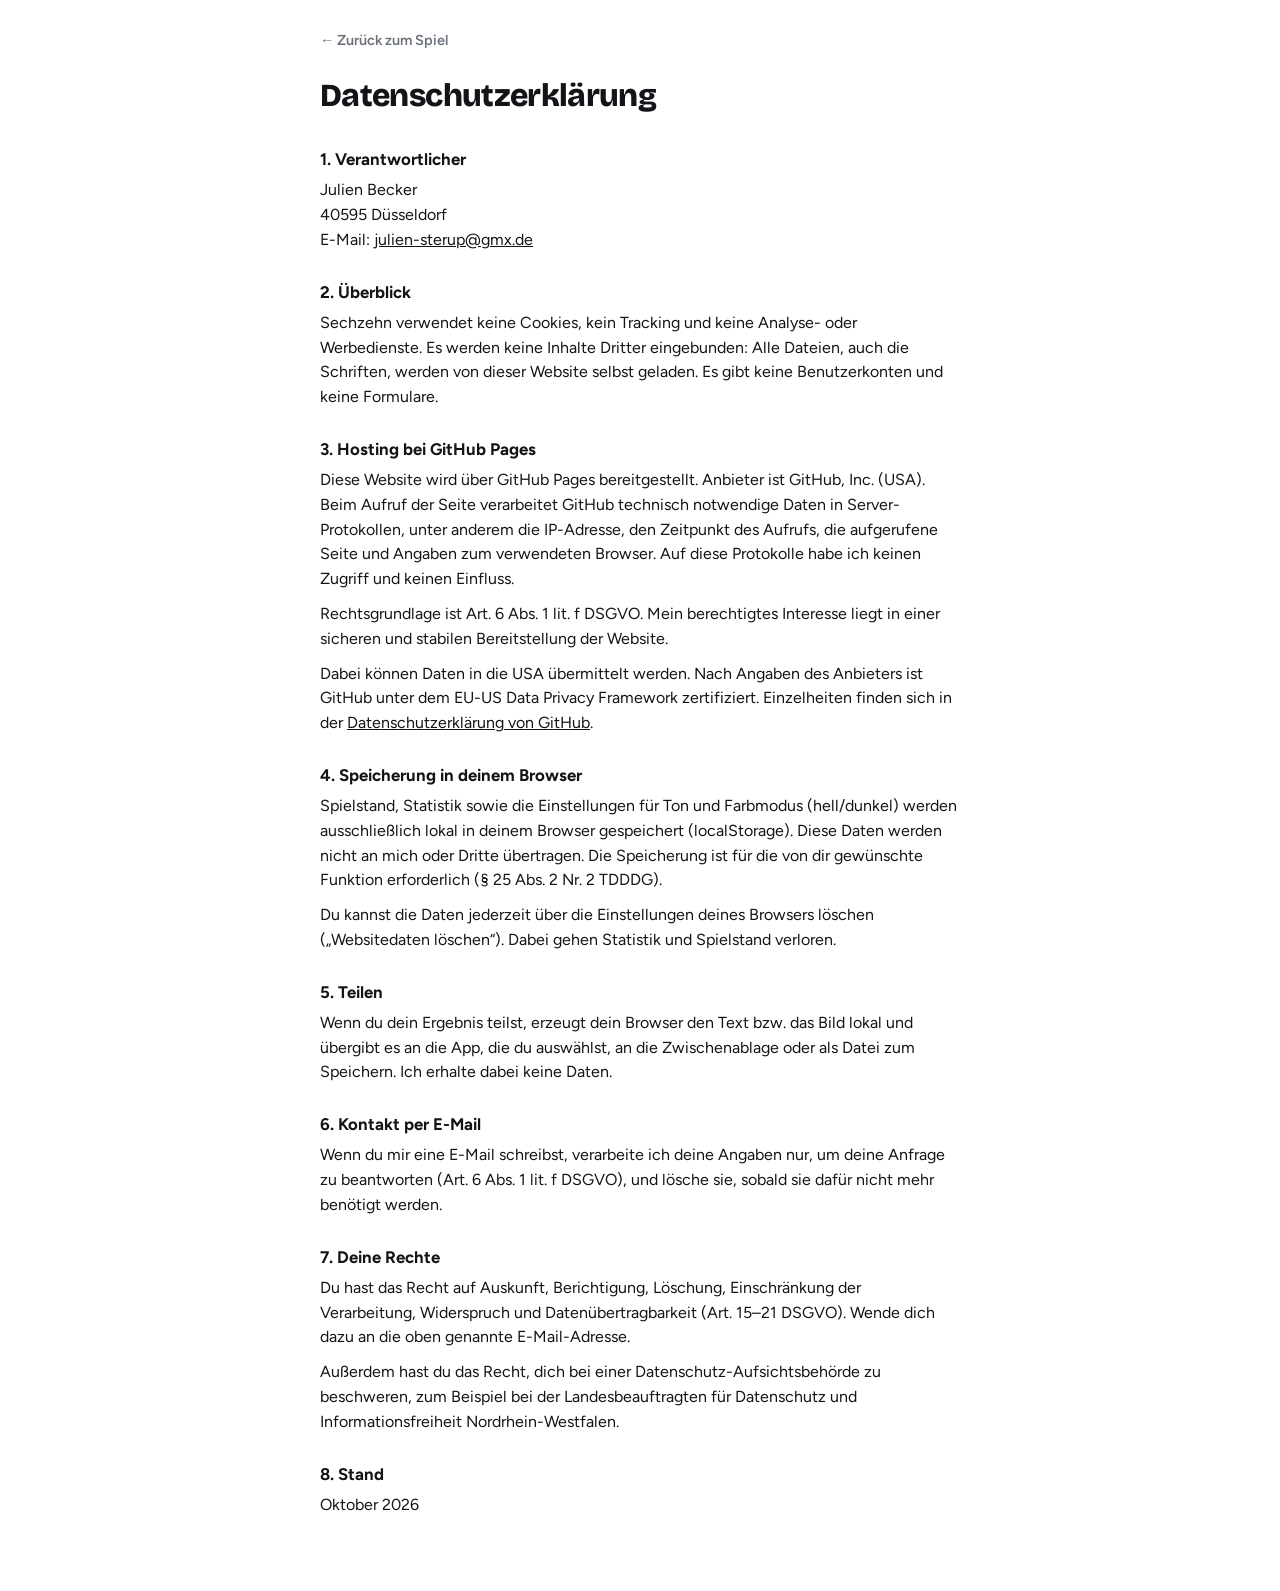
==== commit 60149c31: "Impressum und Datenschutzerklärung ausformuliert" ====
--- a/sechzehn/datenschutz.html
+++ b/sechzehn/datenschutz.html
@@ -15,24 +15,35 @@
 <body class="legalpage">
 <main class="legal">
   <p class="back"><a href="./">← Zurück zum Spiel</a></p>
-  <h1>Datenschutz</h1>
-  <p class="todo">Platzhalter – der endgültige Text folgt. Die Punkte unten beschreiben, wie das Spiel tatsächlich arbeitet, und müssen im endgültigen Text vorkommen.</p>
+  <h1>Datenschutzerklärung</h1>
 
-  <h2>Verantwortlich</h2>
-  <p class="todo">[Name, Anschrift, E-Mail – wie im Impressum]</p>
+  <h2>1. Verantwortlicher</h2>
+  <p>Julien Becker<br>40595 Düsseldorf<br>E-Mail: <a href="mailto:julien-sterup@gmx.de">julien-sterup@gmx.de</a></p>
 
-  <h2>Speicherung nur in deinem Browser</h2>
-  <p>Sechzehn speichert deinen Spielstand, deine Statistik und deine Einstellungen (Hell/Dunkel, Ton an/aus) ausschließlich lokal in deinem Browser (localStorage). Diese Daten verlassen dein Gerät nicht und werden nicht an uns oder Dritte übertragen. Du kannst sie jederzeit löschen, indem du die Websitedaten für diese Seite in deinem Browser löschst.</p>
+  <h2>2. Überblick</h2>
+  <p>Sechzehn verwendet keine Cookies, kein Tracking und keine Analyse- oder Werbedienste. Es werden keine Inhalte Dritter eingebunden: Alle Dateien, auch die Schriften, werden von dieser Website selbst geladen. Es gibt keine Benutzerkonten und keine Formulare.</p>
 
-  <h2>Keine Cookies, kein Tracking</h2>
-  <p>Sechzehn setzt keine Cookies und verwendet keine Analyse-, Werbe- oder Tracking-Dienste. Schriften und alle anderen Dateien werden von dieser Seite selbst geladen, nicht von Drittanbietern.</p>
+  <h2>3. Hosting bei GitHub Pages</h2>
+  <p>Diese Website wird über GitHub Pages bereitgestellt. Anbieter ist GitHub, Inc. (USA). Beim Aufruf der Seite verarbeitet GitHub technisch notwendige Daten in Server-Protokollen, unter anderem die IP-Adresse, den Zeitpunkt des Aufrufs, die aufgerufene Seite und Angaben zum verwendeten Browser. Auf diese Protokolle habe ich keinen Zugriff und keinen Einfluss.</p>
+  <p>Rechtsgrundlage ist Art. 6 Abs. 1 lit. f DSGVO. Mein berechtigtes Interesse liegt in einer sicheren und stabilen Bereitstellung der Website.</p>
+  <p>Dabei können Daten in die USA übermittelt werden. Nach Angaben des Anbieters ist GitHub unter dem EU-US Data Privacy Framework zertifiziert. Einzelheiten finden sich in der <a href="https://docs.github.com/de/site-policy/privacy-policies/github-general-privacy-statement" rel="noopener">Datenschutzerklärung von GitHub</a>.</p>
 
-  <h2>Hosting bei GitHub Pages</h2>
-  <p>Die Seite wird über GitHub Pages bereitgestellt (GitHub, Inc., USA). Beim Aufruf verarbeitet GitHub technisch notwendige Daten wie deine IP-Adresse in Server-Protokollen, um die Seite auszuliefern und abzusichern. Näheres in der <a href="https://docs.github.com/de/site-policy/privacy-policies/github-general-privacy-statement" rel="noopener">Datenschutzerklärung von GitHub</a>.</p>
-  <p class="todo">[Rechtsgrundlage, Drittlandübermittlung und Rechte der Betroffenen – Text folgt]</p>
+  <h2>4. Speicherung in deinem Browser</h2>
+  <p>Spielstand, Statistik sowie die Einstellungen für Ton und Farbmodus (hell/dunkel) werden ausschließlich lokal in deinem Browser gespeichert (localStorage). Diese Daten werden nicht an mich oder Dritte übertragen. Die Speicherung ist für die von dir gewünschte Funktion erforderlich (§ 25 Abs. 2 Nr. 2 TDDDG).</p>
+  <p>Du kannst die Daten jederzeit über die Einstellungen deines Browsers löschen („Websitedaten löschen“). Dabei gehen Statistik und Spielstand verloren.</p>
 
-  <h2>Teilen</h2>
-  <p>Beim Teilen erzeugt dein Browser Text und Bild selbst. Was du teilst und mit wem, entscheidest du; das Ergebnis enthält keine persönlichen Daten außer Punktzahl, Spieltag und Serie.</p>
+  <h2>5. Teilen</h2>
+  <p>Wenn du dein Ergebnis teilst, erzeugt dein Browser den Text bzw. das Bild lokal und übergibt es an die App, die du auswählst, an die Zwischenablage oder als Datei zum Speichern. Ich erhalte dabei keine Daten.</p>
+
+  <h2>6. Kontakt per E-Mail</h2>
+  <p>Wenn du mir eine E-Mail schreibst, verarbeite ich deine Angaben nur, um deine Anfrage zu beantworten (Art. 6 Abs. 1 lit. f DSGVO), und lösche sie, sobald sie dafür nicht mehr benötigt werden.</p>
+
+  <h2>7. Deine Rechte</h2>
+  <p>Du hast das Recht auf Auskunft, Berichtigung, Löschung, Einschränkung der Verarbeitung, Widerspruch und Datenübertragbarkeit (Art. 15–21 DSGVO). Wende dich dazu an die oben genannte E-Mail-Adresse.</p>
+  <p>Außerdem hast du das Recht, dich bei einer Datenschutz-Aufsichtsbehörde zu beschweren, zum Beispiel bei der Landesbeauftragten für Datenschutz und Informationsfreiheit Nordrhein-Westfalen.</p>
+
+  <h2>8. Stand</h2>
+  <p>Oktober 2026</p>
 </main>
 </body>
 </html>
--- a/sechzehn/style.css
+++ b/sechzehn/style.css
@@ -371,7 +371,6 @@
 .legal p{margin:0 0 10px}
 .legal a{color:var(--ink)}
 .legal .back a{color:var(--muted);text-decoration:none;font-weight:600;font-size:.9rem}
-.legal .todo{padding:8px 12px;border-left:3px solid var(--gold);background:var(--soft);border-radius:0 8px 8px 0;color:var(--muted)}
 .legallinks{margin:0;font-size:.78rem;color:var(--muted);text-align:center}
 .legallinks a{color:inherit;text-decoration:none}
 .legallinks a:hover{text-decoration:underline}
